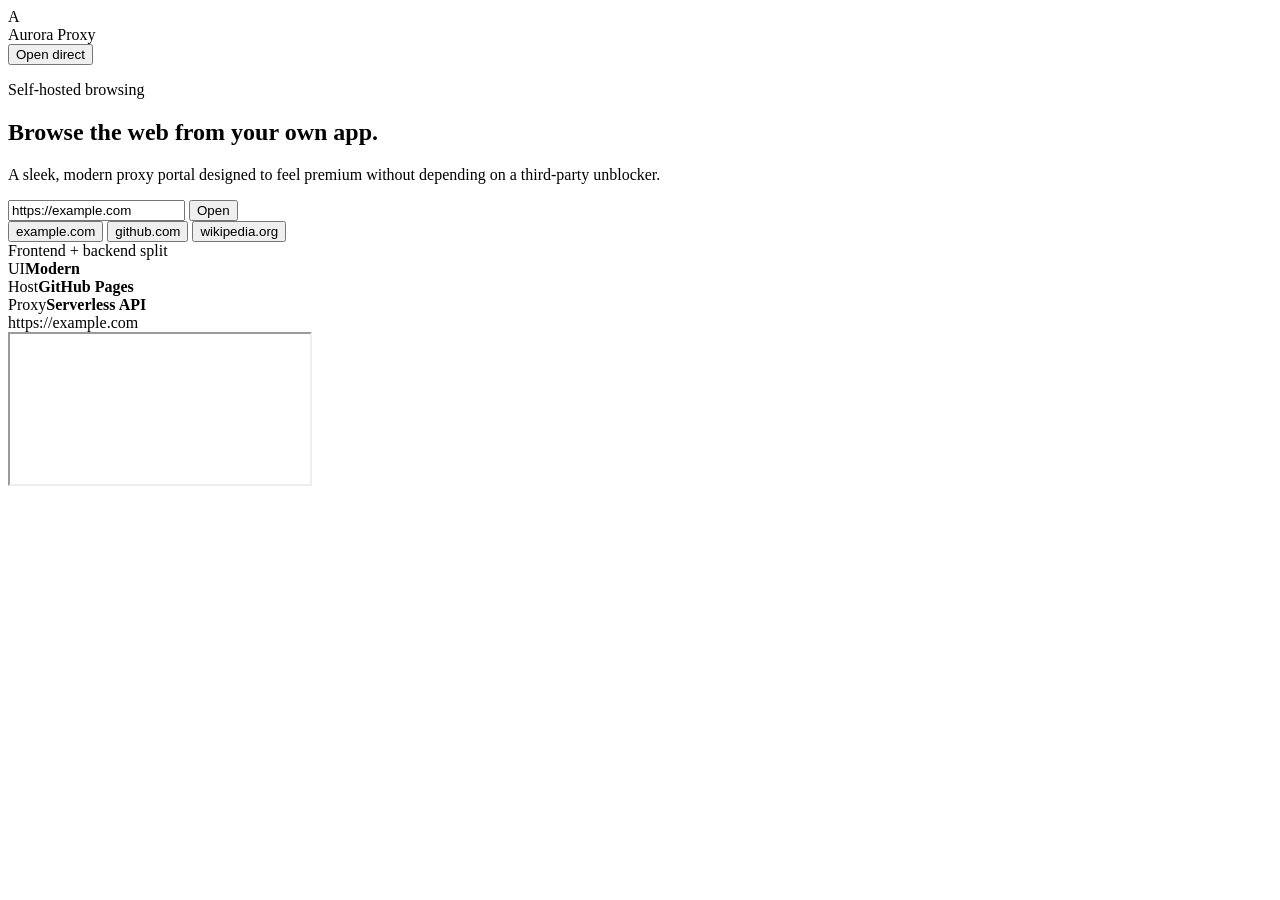
==== index.html @ 2c8794e6 "Add root front-end entry page" ====
<!DOCTYPE html>
<html lang="en">
  <head>
    <meta charset="UTF-8" />
    <meta name="viewport" content="width=device-width, initial-scale=1.0" />
    <title>Aurora Proxy</title>
    <link rel="stylesheet" href="./styles.css" />
  </head>
  <body>
    <div class="glow g1"></div>
    <div class="glow g2"></div>

    <div class="container">
      <header class="topbar">
        <div class="brand">
          <div class="brand-mark">A</div>
          <span>Aurora Proxy</span>
        </div>

        <button id="newTabBtn" class="nav-btn" type="button">Open direct</button>
      </header>

      <main class="hero">
        <section class="panel main-panel">
          <p class="eyebrow">Self-hosted browsing</p>
          <h1>Browse the web from your own app.</h1>
          <p class="subtext">
            A sleek, modern proxy portal designed to feel premium without depending on a third-party unblocker.
          </p>

          <form id="proxyForm" class="searchbar" autocomplete="off">
            <input id="urlInput" type="text" value="https://example.com" spellcheck="false" />
            <button type="submit">Open</button>
          </form>

          <div class="quick-links">
            <button class="chip" data-url="https://example.com" type="button">example.com</button>
            <button class="chip" data-url="https://github.com" type="button">github.com</button>
            <button class="chip" data-url="https://wikipedia.org" type="button">wikipedia.org</button>
          </div>
        </section>

        <aside class="panel side-panel">
          <div class="service">
            <span class="status-dot"></span>
            <span>Frontend + backend split</span>
          </div>

          <div class="stats">
            <div class="stat"><span>UI</span><strong>Modern</strong></div>
            <div class="stat"><span>Host</span><strong>GitHub Pages</strong></div>
            <div class="stat"><span>Proxy</span><strong>Serverless API</strong></div>
          </div>
        </aside>
      </main>

      <section class="browser panel">
        <div class="toolbar">
          <div class="dots">
            <span class="dot red"></span>
            <span class="dot yellow"></span>
            <span class="dot green"></span>
          </div>
          <div id="browserUrl" class="browser-url">https://example.com</div>
        </div>

        <iframe id="proxyFrame" title="Web proxy viewer" sandbox="allow-scripts allow-forms allow-popups"></iframe>
      </section>
    </div>

    <script src="./app.js"></script>
  </body>
</html>
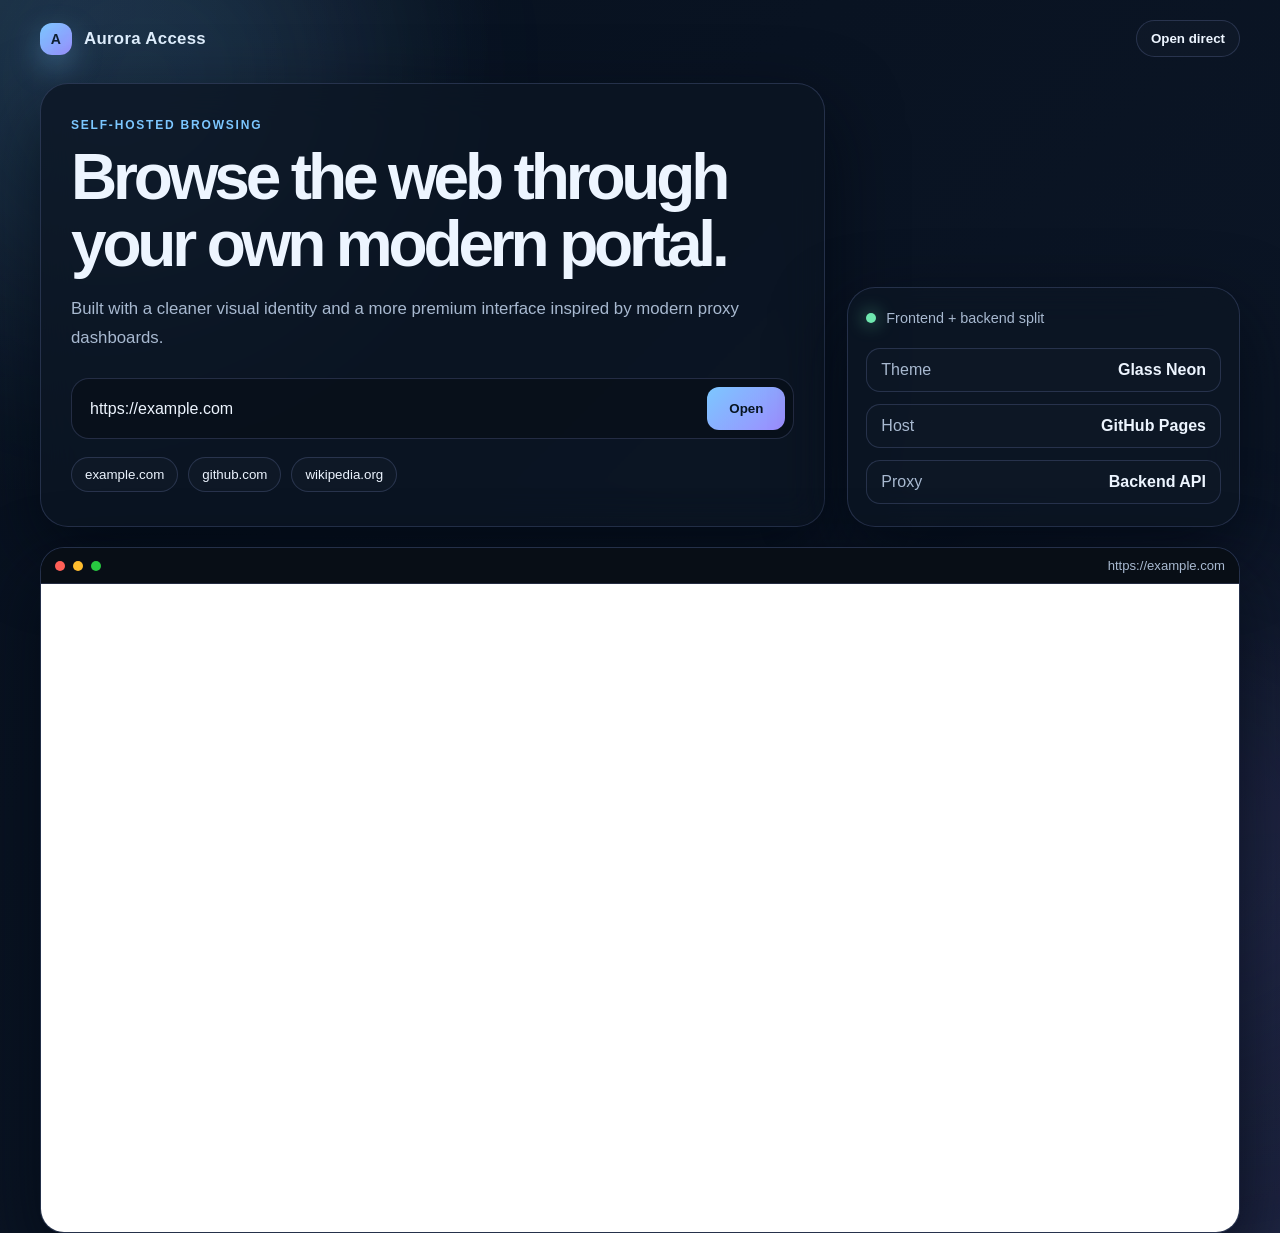
==== commit a6f2648d: "Refresh the landing page with a polished modern UI and renaming to Aurora Access" ====
--- a/index.html
+++ b/index.html
@@ -3,29 +3,30 @@
   <head>
     <meta charset="UTF-8" />
     <meta name="viewport" content="width=device-width, initial-scale=1.0" />
-    <title>Aurora Proxy</title>
+    <title>Aurora Access</title>
+    <meta name="description" content="A modern self-hosted browser portal with a premium dark glass interface." />
     <link rel="stylesheet" href="./styles.css" />
   </head>
   <body>
-    <div class="glow g1"></div>
-    <div class="glow g2"></div>
+    <div class="bg-blur blur-one"></div>
+    <div class="bg-blur blur-two"></div>
 
     <div class="container">
       <header class="topbar">
-        <div class="brand">
+        <div class="brand-wrap" aria-label="Aurora Access brand">
           <div class="brand-mark">A</div>
-          <span>Aurora Proxy</span>
+          <span class="brand-name">Aurora Access</span>
         </div>
 
         <button id="newTabBtn" class="nav-btn" type="button">Open direct</button>
       </header>
 
       <main class="hero">
-        <section class="panel main-panel">
+        <section class="glass-panel hero-panel">
           <p class="eyebrow">Self-hosted browsing</p>
-          <h1>Browse the web from your own app.</h1>
+          <h1>Browse the web through your own modern portal.</h1>
           <p class="subtext">
-            A sleek, modern proxy portal designed to feel premium without depending on a third-party unblocker.
+            Built with a cleaner visual identity and a more premium interface inspired by modern proxy dashboards.
           </p>
 
           <form id="proxyForm" class="searchbar" autocomplete="off">
@@ -33,33 +34,33 @@
             <button type="submit">Open</button>
           </form>
 
-          <div class="quick-links">
+          <div class="quick-links" aria-label="Quick links">
             <button class="chip" data-url="https://example.com" type="button">example.com</button>
             <button class="chip" data-url="https://github.com" type="button">github.com</button>
             <button class="chip" data-url="https://wikipedia.org" type="button">wikipedia.org</button>
           </div>
         </section>
 
-        <aside class="panel side-panel">
-          <div class="service">
+        <aside class="glass-panel side-panel">
+          <div class="service-status">
             <span class="status-dot"></span>
             <span>Frontend + backend split</span>
           </div>
 
           <div class="stats">
-            <div class="stat"><span>UI</span><strong>Modern</strong></div>
-            <div class="stat"><span>Host</span><strong>GitHub Pages</strong></div>
-            <div class="stat"><span>Proxy</span><strong>Serverless API</strong></div>
+            <div class="stat-row"><span>Theme</span><strong>Glass Neon</strong></div>
+            <div class="stat-row"><span>Host</span><strong>GitHub Pages</strong></div>
+            <div class="stat-row"><span>Proxy</span><strong>Backend API</strong></div>
           </div>
         </aside>
       </main>
 
-      <section class="browser panel">
-        <div class="toolbar">
-          <div class="dots">
-            <span class="dot red"></span>
-            <span class="dot yellow"></span>
-            <span class="dot green"></span>
+      <section class="browser-shell glass-panel">
+        <div class="browser-toolbar">
+          <div class="traffic-lights">
+            <span class="light red"></span>
+            <span class="light yellow"></span>
+            <span class="light green"></span>
           </div>
           <div id="browserUrl" class="browser-url">https://example.com</div>
         </div>
--- a/styles.css
+++ b/styles.css
@@ -0,0 +1,319 @@
+:root {
+  --bg: #07111f;
+  --bg-2: #0d1728;
+  --panel: rgba(12, 22, 35, 0.8);
+  --panel-strong: rgba(13, 18, 29, 0.94);
+  --border: rgba(162, 177, 255, 0.18);
+  --text: #edf5ff;
+  --muted: #a8b9d0;
+  --accent: #7cc7ff;
+  --accent-2: #9d8cff;
+  --green: #6fe7af;
+  --shadow: 0 28px 72px rgba(2, 8, 18, 0.72);
+}
+
+* {
+  box-sizing: border-box;
+}
+
+html, body {
+  margin: 0;
+  min-height: 100%;
+  font-family: Inter, "Segoe UI", sans-serif;
+  background:
+    radial-gradient(circle at top left, rgba(124, 199, 255, 0.12), transparent 28%),
+    radial-gradient(circle at bottom right, rgba(157, 140, 255, 0.12), transparent 34%),
+    linear-gradient(135deg, var(--bg), var(--bg-2));
+  color: var(--text);
+}
+
+body {
+  min-height: 100vh;
+  overflow-x: hidden;
+}
+
+.bg-blur {
+  position: fixed;
+  width: 28rem;
+  height: 28rem;
+  border-radius: 50%;
+  filter: blur(110px);
+  opacity: 0.28;
+  pointer-events: none;
+}
+
+.blur-one {
+  top: -9rem;
+  left: -5rem;
+  background: rgba(124, 199, 255, 0.42);
+}
+
+.blur-two {
+  right: -8rem;
+  bottom: -10rem;
+  background: rgba(157, 140, 255, 0.4);
+}
+
+.container {
+  width: min(1200px, calc(100% - 24px));
+  margin: 0 auto;
+}
+
+.topbar {
+  padding: 20px 0 8px;
+  display: flex;
+  align-items: center;
+  justify-content: space-between;
+}
+
+.brand-wrap {
+  display: flex;
+  align-items: center;
+  gap: 12px;
+  font-weight: 800;
+  letter-spacing: 0.02em;
+}
+
+.brand-mark {
+  width: 32px;
+  height: 32px;
+  display: grid;
+  place-items: center;
+  border-radius: 12px;
+  background: linear-gradient(135deg, var(--accent), var(--accent-2));
+  color: #06111e;
+  font-size: 0.88rem;
+  box-shadow: 0 12px 30px rgba(124, 199, 255, 0.35);
+}
+
+.brand-name {
+  font-size: 1.05rem;
+}
+
+.nav-btn {
+  appearance: none;
+  border: 1px solid var(--border);
+  background: rgba(255,255,255,0.02);
+  color: var(--text);
+  border-radius: 999px;
+  padding: 10px 14px;
+  font-weight: 600;
+  cursor: pointer;
+  transition: transform 0.2s ease, border-color 0.2s ease;
+}
+
+.nav-btn:hover {
+  transform: translateY(-1px);
+  border-color: rgba(124, 199, 255, 0.35);
+}
+
+.hero {
+  display: grid;
+  grid-template-columns: 1.4fr 0.7fr;
+  gap: 22px;
+  align-items: end;
+  padding-top: 18px;
+}
+
+.glass-panel {
+  background: var(--panel);
+  border: 1px solid var(--border);
+  border-radius: 28px;
+  box-shadow: var(--shadow);
+  backdrop-filter: blur(18px);
+  -webkit-backdrop-filter: blur(18px);
+}
+
+.hero-panel {
+  padding: 34px 30px;
+}
+
+.eyebrow {
+  margin: 0 0 12px;
+  color: var(--accent);
+  font-size: 0.75rem;
+  font-weight: 700;
+  letter-spacing: 0.15em;
+  text-transform: uppercase;
+}
+
+h1 {
+  margin: 0;
+  font-size: clamp(2.5rem, 5vw, 4.2rem);
+  line-height: 1.04;
+  letter-spacing: -0.065em;
+}
+
+.subtext {
+  margin: 18px 0 26px;
+  font-size: 1.05rem;
+  line-height: 1.7;
+  color: var(--muted);
+}
+
+.searchbar {
+  display: flex;
+  gap: 14px;
+  background: rgba(9, 16, 25, 0.72);
+  border: 1px solid var(--border);
+  border-radius: 18px;
+  padding: 8px 8px 8px 16px;
+}
+
+.searchbar input {
+  flex: 1;
+  background: transparent;
+  border: none;
+  outline: none;
+  color: var(--text);
+  font-size: 1rem;
+}
+
+.searchbar input::placeholder {
+  color: rgba(237, 245, 255, 0.42);
+}
+
+.searchbar button {
+  appearance: none;
+  border: none;
+  background: linear-gradient(135deg, var(--accent), var(--accent-2));
+  color: #081522;
+  border-radius: 12px;
+  padding: 14px 22px;
+  font-weight: 800;
+  cursor: pointer;
+  transition: transform 0.2s ease, box-shadow 0.2s ease;
+}
+
+.searchbar button:hover {
+  transform: translateY(-1px);
+  box-shadow: 0 12px 26px rgba(124, 199, 255, 0.22);
+}
+
+.quick-links {
+  display: flex;
+  flex-wrap: wrap;
+  gap: 10px;
+  margin-top: 18px;
+}
+
+.chip {
+  appearance: none;
+  border: 1px solid var(--border);
+  background: rgba(255,255,255,0.02);
+  color: var(--text);
+  border-radius: 999px;
+  padding: 9px 13px;
+  cursor: pointer;
+}
+
+.side-panel {
+  padding: 22px 18px;
+}
+
+.service-status {
+  display: flex;
+  align-items: center;
+  gap: 10px;
+  color: var(--muted);
+  font-size: 0.9rem;
+  margin-bottom: 22px;
+}
+
+.status-dot {
+  width: 10px;
+  height: 10px;
+  border-radius: 50%;
+  background: var(--green);
+  box-shadow: 0 0 18px rgba(111, 231, 175, 0.8);
+}
+
+.stats {
+  display: grid;
+  gap: 12px;
+}
+
+.stat-row {
+  display: flex;
+  justify-content: space-between;
+  gap: 12px;
+  border: 1px solid var(--border);
+  border-radius: 14px;
+  padding: 12px 14px;
+  background: rgba(255,255,255,0.01);
+}
+
+.stat-row span {
+  color: var(--muted);
+}
+
+.browser-shell {
+  margin-top: 20px;
+  border-radius: 24px;
+  overflow: hidden;
+  border: 1px solid var(--border);
+}
+
+.browser-toolbar {
+  display: flex;
+  align-items: center;
+  justify-content: space-between;
+  gap: 16px;
+  padding: 10px 14px;
+  background: rgba(8, 14, 22, 0.9);
+  border-bottom: 1px solid var(--border);
+}
+
+.traffic-lights {
+  display: flex;
+  gap: 8px;
+}
+
+.light {
+  width: 10px;
+  height: 10px;
+  border-radius: 50%;
+}
+
+.light.red { background: #ff5f57; }
+.light.yellow { background: #ffbd2e; }
+.light.green { background: #28c840; }
+
+.browser-url {
+  color: var(--muted);
+  font-size: 0.82rem;
+  white-space: nowrap;
+  overflow: hidden;
+  text-overflow: ellipsis;
+  max-width: 60%;
+}
+
+iframe {
+  width: 100%;
+  height: 72vh;
+  min-height: 520px;
+  display: block;
+  border: none;
+  background: white;
+}
+
+@media (max-width: 930px) {
+  .hero {
+    grid-template-columns: 1fr;
+  }
+}
+
+@media (max-width: 640px) {
+  .searchbar {
+    flex-direction: column;
+    padding: 12px;
+  }
+
+  .searchbar button {
+    width: 100%;
+  }
+
+  .browser-url {
+    display: none;
+  }
+}
